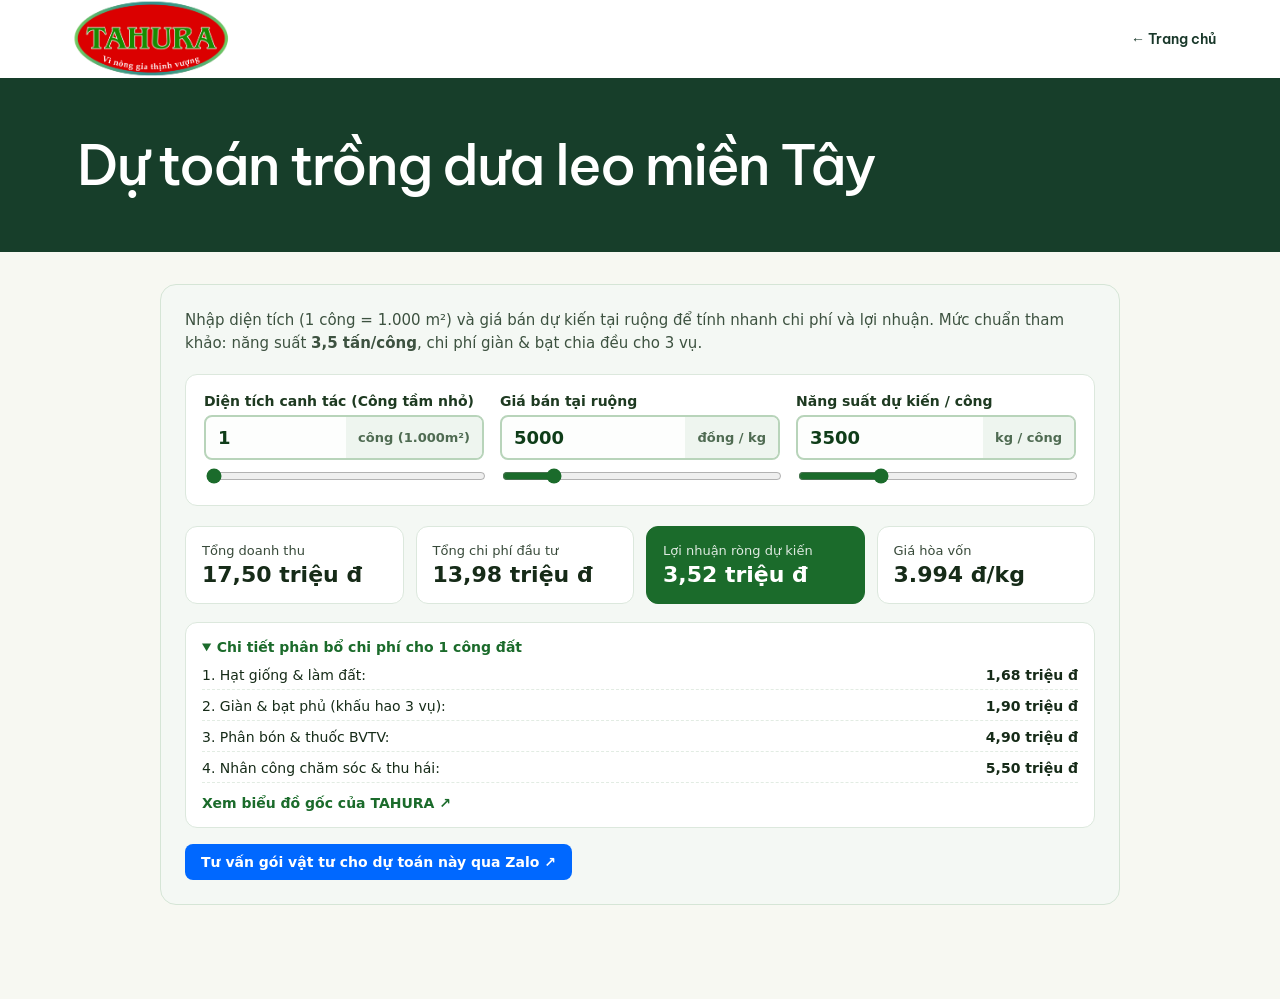
==== du-toan-dua-leo.html @ 4d790721 "Move cucumber budget calculator to its own page" ====
<!doctype html>
<html lang="vi">
<head>
  <meta charset="utf-8">
  <meta name="viewport" content="width=device-width, initial-scale=1">
  <meta name="description" content="Tính chi phí, doanh thu, lợi nhuận và giá hòa vốn khi trồng dưa leo tại miền Tây.">
  <title>Dự toán trồng dưa leo miền Tây | TAHURA</title>
  <link rel="stylesheet" href="styles.css?v=ruong-dua-ro-net">
  <style>
    .about-header{height:auto;min-height:78px;gap:8px}
    .about-home{font-weight:600;padding:12px 0}
    .about-banner{background:var(--green);color:white;padding:52px 6%}
    .about-banner h1{max-width:960px;font-size:clamp(32px,5vw,56px);letter-spacing:-.035em;margin:0}
  </style>
  <link rel="stylesheet" href="budget.css">
  <script src="budget.js?v=mac-dinh-5000-3500" defer></script>
</head>
<body>
  <header class="about-header">
    <a class="logo-window" href="./" aria-label="TAHURA trang chủ"><img src="assets/tahura-logo.png" alt="TAHURA"></a>
    <a class="about-home" href="./">← Trang chủ</a>
  </header>
  <main>
    <div class="about-banner"><h1 id="du-toan">Dự toán trồng dưa leo miền Tây</h1></div>
    <section id="du-toan-canh-tac" class="tahura-calc-section" aria-labelledby="du-toan">
      <p class="tahura-calc-desc">
        Nhập diện tích (1 công = 1.000 m²) và giá bán dự kiến tại ruộng để tính nhanh chi phí và lợi nhuận. 
        Mức chuẩn tham khảo: năng suất <strong>3,5 tấn/công</strong>, chi phí giàn &amp; bạt chia đều cho 3 vụ.
      </p>

      <!-- Khu vực nhập thông số -->
      <div class="calc-controls">
        <div class="control-group">
          <label for="input-cong">Diện tích canh tác (Công tầm nhỏ)</label>
          <div class="input-wrap">
            <input type="number" id="input-cong" value="1" min="0.5" max="100" step="0.5">
            <span>công (1.000m²)</span>
          </div>
          <input type="range" id="range-cong" aria-label="Điều chỉnh diện tích canh tác" class="range-slider" min="1" max="20" step="0.5" value="1">
        </div>

        <div class="control-group">
          <label for="input-gia">Giá bán tại ruộng</label>
          <div class="input-wrap">
            <input type="number" id="input-gia" value="5000" min="1000" max="50000" step="500">
            <span>đồng / kg</span>
          </div>
          <input type="range" id="range-gia" aria-label="Điều chỉnh giá bán tại ruộng" class="range-slider" min="3000" max="15000" step="500" value="5000">
        </div>

        <div class="control-group">
          <label for="input-nangsuat">Năng suất dự kiến / công</label>
          <div class="input-wrap">
            <input type="number" id="input-nangsuat" value="3500" min="1000" max="10000" step="100">
            <span>kg / công</span>
          </div>
          <input type="range" id="range-nangsuat" aria-label="Điều chỉnh năng suất dự kiến" class="range-slider" min="2500" max="6000" step="100" value="3500">
        </div>
      </div>

      <!-- Kết quả tính toán -->
      <dl class="calc-results">
        <div class="result-card">
          <dt>Tổng doanh thu</dt>
          <dd id="out-doanhthu">17,50 triệu đ</dd>
        </div>
        <div class="result-card">
          <dt>Tổng chi phí đầu tư</dt>
          <dd id="out-chiphi">13,98 triệu đ</dd>
        </div>
        <div class="result-card highlight" id="card-loinhuan">
          <dt id="label-loinhuan">Lợi nhuận ròng</dt>
          <dd id="out-loinhuan">3,52 triệu đ</dd>
        </div>
        <div class="result-card">
          <dt>Giá hòa vốn</dt>
          <dd id="out-hoavon">3.994 đ/kg</dd>
        </div>
      </dl>

      <!-- Bảng phân bổ chi phí chi tiết -->
      <details class="cost-breakdown" open>
        <summary>Chi tiết phân bổ chi phí cho <span id="detail-cong">1</span> công đất</summary>
        <ul class="cost-list">
          <li><span>1. Hạt giống &amp; làm đất:</span> <strong id="cost-giong">1,68 triệu đ</strong></li>
          <li><span>2. Giàn &amp; bạt phủ (khấu hao 3 vụ):</span> <strong id="cost-gian">1,90 triệu đ</strong></li>
          <li><span>3. Phân bón &amp; thuốc BVTV:</span> <strong id="cost-phan">4,90 triệu đ</strong></li>
          <li><span>4. Nhân công chăm sóc &amp; thu hái:</span> <strong id="cost-cong">5,50 triệu đ</strong></li>
        </ul>
        <div style="margin-top: 12px;">
          <a href="assets/du-toan-dua-leo.png" target="_blank" rel="noopener" style="color: #1b6b2b; font-weight: 600;">
            Xem biểu đồ gốc của TAHURA ↗
          </a>
        </div>
      </details>

      <div class="calc-actions">
        <a id="btn-zalo-share" class="btn-zalo-calc" href="https://zalo.me/84877223939" target="_blank" rel="noopener noreferrer">
          Tư vấn gói vật tư cho dự toán này qua Zalo ↗
        </a>
      </div>

    </section>
  </main>
</body>
</html>
---- styles.css ----
@import url('https://fonts.googleapis.com/css2?family=Be+Vietnam+Pro:wght@400;500;600;700;800&display=swap');
:root{--green:#173e2a;--lime:#d4ed83;--ink:#19382a;--muted:#66736b;--paper:#f7f8f2;--line:#dde3d8}*{box-sizing:border-box}html{scroll-behavior:smooth;scroll-padding-top:95px}body{margin:0;background:var(--paper);color:var(--ink);font-family:'Be Vietnam Pro',Arial,sans-serif;font-size:14px}a{color:inherit;text-decoration:none}button,input,select,textarea{font:inherit}button,a,input,select,textarea{-webkit-tap-highlight-color:transparent}button{cursor:pointer}button:focus-visible,a:focus-visible,input:focus-visible,select:focus-visible,textarea:focus-visible{outline:3px solid #88a83a;outline-offset:4px}.topbar{height:34px;background:var(--green);color:#e7eddf;display:flex;align-items:center;justify-content:space-between;padding:0 5%;font-size:9px;letter-spacing:1.1px}.topbar span{letter-spacing:0}header{height:100px;background:#fff;display:flex;align-items:center;justify-content:space-between;padding:0 5%;gap:24px}.brand{display:flex;align-items:center;gap:9px;font-size:31px;letter-spacing:1px;font-weight:800}.brand svg{width:37px;height:44px;fill:none;stroke:#447849;stroke-width:2}.brand small{display:block;font-size:6.6px;letter-spacing:1.2px;margin-top:2px}nav{display:flex;gap:30px;font-size:12px;font-weight:500}nav a{padding:13px 0}nav a:hover,nav .active{color:#52782a}.button{display:inline-flex;align-items:center;justify-content:space-between;gap:25px;background:var(--green);color:#fff;border:0;padding:17px 22px;font-size:12px;font-weight:600;border-radius:5px;min-height:48px;transition:transform .2s,background .2s}.button:hover{transform:translateY(-2px);background:#31583b}.button span{font-size:19px}.lime{background:var(--lime);color:#203c25}.lime:hover{background:#e0f5a5}.menu{display:none}.hero{position:relative;min-height:615px;background:#123b27;isolation:isolate;overflow:hidden;color:#fff}.hero-photo{position:absolute;inset:0;z-index:-2;background:url('assets/hero.jpg') center 55%/cover}.hero:after{content:'';position:absolute;inset:0;background:linear-gradient(90deg,rgba(9,43,26,.89),rgba(12,42,24,.67) 37%,transparent 78%);z-index:-1}.hero-content{max-width:1440px;margin:auto;padding:62px 5% 25px}.eyebrow{font-size:9px;letter-spacing:1.8px;font-weight:600;display:flex;align-items:center;gap:9px}.eyebrow>span{width:6px;height:6px;background:var(--lime);border-radius:50%}.hero .eyebrow{color:#d5e5cb}h1{font-size:clamp(38px,4.5vw,65px);font-weight:500;line-height:1.25;letter-spacing:-2.7px;margin:27px 0 20px}em{font-style:normal;color:var(--lime)}.hero p{font-size:13px;line-height:1.9;color:#e0e7dc;margin:0}.hero-actions{display:flex;align-items:center;gap:28px;margin-top:31px}.text-link{display:inline-flex;align-items:center;gap:18px;font-size:11px;font-weight:500;border-bottom:1px solid #ffffff60;padding:13px 0}.hero-bottom{margin-top:60px;display:flex;align-items:center;gap:28px;font-size:8px;letter-spacing:1.8px;color:#d3dfce}.hero-bottom a{width:29px;height:29px;border:1px solid #ffffff60;border-radius:50%;display:grid;place-items:center;font-size:16px}.photo-label{position:absolute;right:5%;bottom:40px;padding:20px 80px 20px 22px;border:1px solid #ffffff60;backdrop-filter:blur(12px);background:#173b2844;border-radius:6px}.photo-label span{display:block;font-size:8px;letter-spacing:1.5px;margin-bottom:8px}.photo-label strong{font-size:20px;font-weight:500}.photo-label svg{position:absolute;right:16px;top:20px;width:45px;fill:none;stroke:var(--lime);stroke-width:1}.benefits{display:grid;grid-template-columns:repeat(4,1fr);background:#eef1e7;padding:26px 5%;gap:25px;border-bottom:1px solid var(--line)}.benefits>div{display:flex;align-items:center;gap:16px;border-right:1px solid #d5ddcc}.benefits>div:last-child{border:0}.benefits>div>span{font-size:11px;color:#6a8355}.benefits p{margin:0;font-size:12px;font-weight:600}.benefits small{display:block;font-size:10px;color:#697463;margin-top:6px;font-weight:400}.section{padding:77px 5%;max-width:1600px;margin:auto}.section-heading{display:flex;align-items:end;justify-content:space-between;gap:20px;margin-bottom:32px}.green{color:#587942}h2{font-size:clamp(26px,3vw,39px);font-weight:500;letter-spacing:-1.5px;line-height:1.35;margin:15px 0 0}.section-heading p{font-size:11px;line-height:1.9;color:var(--muted);margin:0 0 3px}.catalog-toolbar{display:flex;justify-content:space-between;align-items:center;gap:20px}.tabs{display:flex;gap:7px}.tabs button{border:1px solid var(--line);padding:12px 20px;border-radius:4px;background:transparent;font-size:11px;color:var(--ink)}.tabs button.selected{color:#fff;background:var(--green);border-color:var(--green)}.search{display:flex;align-items:center;border-bottom:1px solid #bec8b7;gap:10px}.search span{font-size:24px}.search input{width:185px;background:transparent;border:0;padding:12px 0;font-size:11px;outline-offset:1px}.demo-note{font-size:9px;line-height:1.7;color:#697263;margin:20px 0}.product-grid{display:grid;grid-template-columns:repeat(3,1fr);gap:25px}.product{min-width:0}.product[hidden]{display:none}.product-image{height:300px;position:relative;overflow:hidden;background:#e7ecdc;border-radius:6px}.product-image>img{width:100%;height:100%;object-fit:cover;transition:transform .7s}.product:hover img{transform:scale(1.05)}.tag{position:absolute;left:15px;top:15px;background:#ffffffeb;border-radius:3px;padding:7px 9px;font-size:8px;font-weight:600;letter-spacing:1px;z-index:1}.round{position:absolute;right:14px;bottom:14px;border:0;border-radius:50%;width:39px;height:39px;background:#fff;color:var(--ink);font-size:21px}.product-info{padding:23px 0}.product-info>small{font-size:8px;letter-spacing:1.2px;color:#647b51}h3{font-size:18px;font-weight:500;letter-spacing:-.5px;margin:10px 0}.product-info p{font-size:11px;color:var(--muted);line-height:1.7}.details{padding:14px 0 0;border:0;border-top:1px solid var(--line);width:100%;display:flex;justify-content:space-between;background:transparent;color:var(--green);font-size:10px;margin-top:19px}.fertilizer{display:grid;place-items:center;background:#e8e9df}.bag{width:155px;height:220px;background:#f9f6e9;box-shadow:12px 15px 25px #334b2926;transform:rotate(-7deg);clip-path:polygon(5% 0,96% 0,100% 97%,90% 100%,6% 98%,0 94%);border-top:10px solid #284c33;display:flex;flex-direction:column;align-items:center;padding:16px 8px;color:var(--green)}.bag>span{font-weight:800;font-size:19px;letter-spacing:1.5px}.bag svg{width:55px;height:60px;fill:none;stroke:#477c3c;stroke-width:1.5;margin:8px}.bag strong{font-size:9px;text-align:center;line-height:1.6}.bag small{font-size:5px;letter-spacing:1px;margin-top:auto}.story{display:grid;grid-template-columns:1fr 1fr;gap:85px;align-items:center;padding-top:30px;padding-bottom:85px}.story-visual{height:460px;position:relative}.story-visual img{width:100%;height:100%;object-fit:cover;border-radius:5px}.image-caption{position:absolute;bottom:0;left:0;right:0;background:#133b29d9;color:#fff;padding:18px;font-size:8px;letter-spacing:1.2px}.story h2{font-size:46px;line-height:1.25;margin:22px 0}.story h2 em{color:#74944d}.story-copy p{max-width:410px;font-size:12px;line-height:1.95;color:var(--muted)}.dark{border-color:#bfcbb7;margin-top:10px}.knowledge{background:#edf1e6;max-width:none}.editorial-label{font-size:8px;letter-spacing:1px;color:#6e7d62}.article-grid{display:grid;grid-template-columns:repeat(3,1fr);gap:24px}.article{background:transparent;text-align:left;border:0;border-top:1px solid #a8b69a;padding:20px 0 0;color:var(--ink)}.article>span:first-child{font-size:8px;letter-spacing:1.2px;color:#566c42}.article h3{font-size:21px;line-height:1.55;margin:21px 0 26px}.article-bottom{display:flex;align-items:center;justify-content:space-between;font-size:10px}.article-bottom b{display:grid;place-items:center;border:1px solid #bac6ac;border-radius:50%;height:35px;width:35px;font-size:17px;font-weight:400}.article:hover b{background:var(--green);color:#fff}.contact{max-width:none;display:grid;grid-template-columns:1.2fr 1fr;gap:80px;background:var(--green);color:#fff;padding-top:70px;padding-bottom:70px}.contact .eyebrow{color:#c2d3af}.contact h2{font-size:40px;line-height:1.4}.contact p{font-size:11px;line-height:1.8;color:#d2ddcd;max-width:400px}.contact-note{display:block;font-size:9px;color:#d2ddcd;margin-top:24px}form{display:flex;flex-direction:column;gap:10px}form label{font-size:10px;margin-top:4px}form select,form textarea{color:#fff;background:#ffffff0a;border:1px solid #68816a;padding:13px;border-radius:4px;width:100%;font-size:11px}form option{color:#173e2a}form textarea{resize:vertical}form textarea::placeholder{color:#becdbb}form .button{align-self:start;margin-top:4px}form #form-status{font-size:9px;margin:0}footer{background:#f7f8f2;display:flex;align-items:center;justify-content:space-between;gap:25px;padding:35px 5%;flex-wrap:wrap}.footer-brand{font-size:25px}.footer-sprout{font-size:26px;color:#78994f}footer p{font-size:10px;color:#67745e}footer>div{display:flex;gap:20px;font-size:10px}footer small{width:100%;border-top:1px solid var(--line);padding-top:22px;font-size:8px;color:#66745e}dialog{border:0;border-radius:8px;width:min(560px,90vw);padding:42px;color:var(--ink);background:var(--paper)}dialog::backdrop{background:#0b241ab5;backdrop-filter:blur(4px)}dialog h2{font-size:28px;margin-bottom:20px}dialog p{line-height:1.9;font-size:13px;color:#52614f}.close-dialog{position:absolute;right:12px;top:10px;width:36px;height:36px;border:0;background:transparent;font-size:27px;color:var(--green)}.dialog-contact{margin-top:14px}.copy-content{width:100%;min-height:140px;border:1px solid var(--line);padding:15px;background:#fff;font:inherit;line-height:1.8;color:var(--ink)}@media(min-width:1600px){header,.topbar,.benefits,.knowledge,.contact,footer{padding-left:max(5%,calc((100% - 1440px)/2));padding-right:max(5%,calc((100% - 1440px)/2))}}@media(max-width:950px){nav{gap:15px}.header-cta{display:none}.hero{min-height:590px}.photo-label{right:4%;bottom:30px}.story{gap:40px}.story h2{font-size:36px}.product-image{height:240px}.benefits{gap:12px}.benefits>div{gap:9px}.contact{gap:35px}.section{padding:60px 5%}.story{padding-top:20px}.contact h2{font-size:32px}}@media(max-width:640px){.topbar{font-size:6.5px;letter-spacing:.7px;height:28px}.topbar span{display:none}header{height:78px}.brand{font-size:25px}.brand svg{width:30px}.brand small{font-size:5.5px}.menu{display:block;border:1px solid var(--line);border-radius:4px;background:none;color:var(--green);width:43px;height:43px;font-size:22px}nav{display:none;position:absolute;z-index:5;top:106px;left:0;right:0;background:white;padding:15px 5%;box-shadow:0 8px 15px #0001}nav.open{display:flex;flex-direction:column;gap:0}nav a{padding:14px}.hero{min-height:620px}.hero-content{padding:45px 6% 25px}.hero:after{background:linear-gradient(90deg,#0a2e21ed,#0d3323b3 55%,transparent 100%)}.hero-photo{background-position:65% center}h1{font-size:41px;letter-spacing:-1.8px;margin-top:27px}.hero p{font-size:12px}.eyebrow{font-size:7px;letter-spacing:1.2px}.hero-actions{gap:17px;align-items:start;flex-direction:column}.hero-actions .button{font-size:11px}.text-link{font-size:10px}.hero-bottom{margin-top:36px;font-size:6px;gap:10px}.photo-label{bottom:30px;padding:12px 45px 12px 14px}.photo-label span{font-size:6px}.photo-label strong{font-size:12px}.photo-label svg{width:27px;right:10px;top:12px}.benefits{grid-template-columns:1fr 1fr;gap:24px 12px;padding:25px 6%}.benefits>div:nth-child(2){border:0}.benefits p{font-size:10px}.benefits small{font-size:8px}.section{padding:48px 6%}.section-heading{align-items:start;flex-direction:column;gap:15px;margin-bottom:25px}h2{font-size:28px;letter-spacing:-1.1px}.section-heading p{font-size:11px}.catalog-toolbar{align-items:stretch;flex-direction:column;gap:14px}.tabs{gap:5px}.tabs button{font-size:9px;padding:12px 13px;flex:1}.search input{width:100%}.demo-note{font-size:8px}.product-grid{grid-template-columns:1fr;gap:20px}.product-image{height:320px}.product-info{padding:18px 0}.product-info h3{font-size:20px}.product-info p{font-size:12px}.details{font-size:11px;min-height:44px}.story{grid-template-columns:1fr;gap:30px;padding-top:5px}.story-visual{height:340px}.story h2{font-size:37px}.story-copy p{font-size:12px}.article-grid{grid-template-columns:1fr;gap:30px}.article h3{font-size:23px;margin:18px 0}.editorial-label{font-size:7px}.contact{grid-template-columns:1fr;gap:30px}.contact h2{font-size:31px}.contact form{padding-top:5px}footer{padding:30px 6%;gap:16px}footer p{font-size:9px}footer>div{width:100%;font-size:10px;gap:25px}dialog{padding:36px 24px}.dialog-contact{font-size:10px}}@media(prefers-reduced-motion:reduce){html{scroll-behavior:auto}*{transition:none!important}}

/* TAHURA official brand and supplied photography */
.logo-window{display:block;width:170px;height:78px;overflow:hidden}.logo-window img{display:block;width:170px;height:170px;transform:translateY(-47px);object-fit:contain}.hero-photo{background-image:url('assets/ts39-vuon-2.png');background-position:center 60%}.package-photo{height:370px;background:#edf0e7;padding:18px}.package-photo>img{object-fit:contain}.product:hover .package-photo img{transform:scale(1.025)}.contact-phone{display:block;font-size:28px;color:var(--lime);letter-spacing:1px;margin-bottom:15px}.contact address{font-style:normal;font-size:12px;line-height:1.8}.gallery-grid{display:grid;grid-template-columns:1.6fr 1fr 1fr;gap:20px}.gallery-grid figure{margin:0}.gallery-grid img{width:100%;height:300px;object-fit:cover;border-radius:5px}.gallery-grid figcaption{font-size:10px;color:var(--muted);padding-top:12px}.dialog-product-image{display:block;width:100%;height:270px;object-fit:contain;background:#edf0e7;border-radius:4px}dialog{max-height:88vh;overflow:auto}[hidden]{display:none!important}@media(max-width:640px){.logo-window{width:145px;height:67px}.logo-window img{width:145px;height:145px;transform:translateY(-40px)}.package-photo{height:380px}.gallery-grid{grid-template-columns:1fr 1fr;gap:20px 12px}.gallery-grid figure:first-child{grid-column:1/-1}.gallery-grid img{height:210px}.gallery-grid figure:first-child img{height:260px}.contact-phone{font-size:26px}.hero-photo{background-position:60% center}}

.product-gallery{display:grid;grid-template-columns:repeat(3,minmax(0,1fr));gap:8px;margin-bottom:16px}.product-gallery img{display:block;width:100%;aspect-ratio:1;object-fit:cover;border-radius:4px}

.technical-gallery{grid-template-columns:repeat(auto-fit,minmax(min(100%,170px),1fr));gap:14px;margin:18px 0 32px}.technical-gallery figure{margin:0}.technical-gallery img{aspect-ratio:4/3}.technical-gallery figcaption{font-size:12px;line-height:1.5;padding-top:6px}

.header-actions{display:flex;align-items:center;gap:12px}
.header-zalo{display:inline-flex;align-items:center;gap:6px;min-height:44px;padding:0 10px;border:1px solid #c5ddff;border-radius:6px;color:#0759b8;background:#eff6ff;font-size:12px;font-weight:600;white-space:nowrap}
.header-zalo:hover{background:#deecff}
@media(max-width:640px){
  header{gap:8px}
  .header-actions{gap:6px}
  .header-brand .logo-window{width:110px;height:52px}
  .header-brand .logo-window img{width:110px;height:110px;transform:translateY(-29px)}
  .header-zalo{padding:0 7px;font-size:11px}
  .menu{flex-shrink:0}
}

.story-budget{width:min(90%,1440px);margin-inline:auto;padding:clamp(18px,4vw,42px);background:#eef1e7;border:1px solid var(--line);border-radius:8px}
.story-budget h2{font-size:clamp(24px,3vw,38px);margin:12px 0}
.story-budget p{line-height:1.7}
.story-budget dl{display:grid;grid-template-columns:repeat(4,minmax(0,1fr));gap:12px;margin:24px 0}
.story-budget dl div{background:#fff;border-radius:6px;padding:14px}
.story-budget dd{margin:6px 0 0;font-weight:700}
.story-budget summary{cursor:pointer;font-weight:600;padding:10px 0}
.story-budget img{display:block;width:min(100%,740px);height:auto;margin-top:12px}
@media(max-width:640px){.story-budget{width:88%}.story-budget dl{grid-template-columns:repeat(2,minmax(0,1fr))}}

.budget-inputs{display:grid;grid-template-columns:repeat(auto-fit,minmax(min(100%,220px),1fr));gap:12px}
.budget-inputs label{display:grid;gap:6px;font-weight:600}
.budget-inputs input,.budget-inputs select{width:100%;min-height:44px;padding:8px;border:1px solid #829280;border-radius:5px;background:white;color:var(--ink)}

/* Larger text for the homepage introduction and category strip. */
.hero p{font-size:clamp(16px,1.35vw,19px);line-height:1.75}
.hero-actions .button,.hero-actions .text-link{font-size:16px}
.hero-bottom,.photo-label span{font-size:11px}
.photo-label strong{font-size:23px}
.benefits p{font-size:16px;line-height:1.4}
.benefits small,.benefits>div>span{font-size:13px;line-height:1.5}

@media(max-width:850px){
  .photo-label{position:relative;inset:auto;width:fit-content;max-width:88%;margin:0 6% 25px}
}
@media(max-width:640px){
  .hero .eyebrow,.hero-bottom{font-size:10px}
  .photo-label strong{font-size:18px}
  .benefits p{font-size:15px}
}

/* Product card typography */
.product-info > small{font-size:13px;line-height:1.5;letter-spacing:.08em}
.product-info h3{font-size:clamp(21px,1.7vw,25px);line-height:1.35;overflow-wrap:anywhere}
.product-info p{font-size:16px;line-height:1.65}
.product-info .details{font-size:15px;line-height:1.5;min-height:44px}

.hero .hero-photo{background-image:url('assets/ruong-dua-ro-net.jpg');background-position:center 68%}

/* Catalog introduction and controls */
#san-pham .eyebrow{font-size:12px}
#san-pham h2{font-size:clamp(32px,3.4vw,46px)}
#san-pham .section-heading p{font-size:16px;line-height:1.65}
#san-pham .tabs button{font-size:clamp(13px,1.4vw,16px);padding:14px 10px;min-height:48px}
#san-pham .search input{font-size:16px;min-height:48px}
#san-pham .demo-note{font-size:14px;line-height:1.6}


.floating-contact {
  position: fixed;
  z-index: 10;
  right: max(16px, env(safe-area-inset-right));
  bottom: max(16px, env(safe-area-inset-bottom));
  display: flex;
  gap: 8px;
  font-size: 14px;
  font-weight: 600;
}
.floating-contact a {
  display: grid;
  place-items: center;
  min-height: 44px;
  padding: 0 14px;
  border-radius: 24px;
  box-shadow: 0 3px 14px #0003;
}
.floating-dealer { background: var(--lime); color: var(--green); }
.floating-zalo { background: #005bc4; color: #fff; }
.contact-dialog-actions { display: flex; flex-wrap: wrap; gap: 10px; margin-top: 12px; }
.contact-copy-status { margin: 8px 0 0; }
#contact-form #form-status { font-size: 14px; }
body { padding-bottom: calc(62px + env(safe-area-inset-bottom)); }
---- budget.css ----
.tahura-calc-section {
  background: #f4f8f4;
  border: 1px solid #d5e5d6;
  border-radius: 16px;
  padding: 24px;
  margin: 32px auto;
  width: calc(100% - 32px);
  max-width: 960px;
  font-family: system-ui, -apple-system, sans-serif;
  color: #162b18;
}
.tahura-calc-badge {
  display: inline-block;
  background: #1b6b2b;
  color: #fff;
  font-size: 12px;
  font-weight: 700;
  letter-spacing: 0.06em;
  padding: 4px 10px;
  border-radius: 999px;
  margin-bottom: 8px;
}
.tahura-calc-section h2 {
  margin: 0 0 8px 0;
  font-size: 26px;
  color: #0f3d19;
}
.tahura-calc-desc {
  margin: 0 0 20px 0;
  font-size: 15px;
  color: #3d5240;
  line-height: 1.5;
}
/* Khu vực nhập liệu */
.tahura-calc-section .calc-controls {
  display: grid;
  grid-template-columns: repeat(auto-fit, minmax(min(100%, 240px), 1fr));
  gap: 16px;
  background: #ffffff;
  padding: 18px;
  border-radius: 12px;
  border: 1px solid #dce8dd;
  margin-bottom: 20px;
}
.tahura-calc-section .control-group label {
  display: block;
  font-weight: 600;
  font-size: 14px;
  margin-bottom: 6px;
  color: #1e3a21;
}
.tahura-calc-section .input-wrap {
  display: flex;
  align-items: center;
  border: 2px solid #b8d4ba;
  border-radius: 8px;
  overflow: hidden;
  background: #fdfefd;
}
.tahura-calc-section .input-wrap:focus-within {
  border-color: #1b6b2b;
}
.tahura-calc-section .input-wrap input {
  width: 100%;
  min-width: 0;
  border: none;
  padding: 10px 12px;
  font-size: 18px;
  font-weight: 700;
  color: #0f3d19;
  outline: none;
  background: transparent;
}
.tahura-calc-section .input-wrap span {
  padding: 0 12px;
  font-size: 13px;
  font-weight: 600;
  color: #4f6b52;
  white-space: nowrap;
  background: #eef5ef;
  align-self: stretch;
  display: flex;
  align-items: center;
}
.tahura-calc-section .range-slider {
  width: 100%;
  margin-top: 8px;
  accent-color: #1b6b2b;
  cursor: pointer;
}
/* Bảng kết quả 4 ô */
.tahura-calc-section .calc-results {
  display: grid;
  grid-template-columns: repeat(auto-fit, minmax(min(100%, 180px), 1fr));
  gap: 12px;
  margin: 0 0 18px 0;
}
.tahura-calc-section .result-card {
  background: #ffffff;
  padding: 16px;
  border-radius: 12px;
  border: 1px solid #dce8dd;
}
.tahura-calc-section .result-card.highlight {
  background: #1b6b2b;
  color: #ffffff;
  border-color: #1b6b2b;
}
.tahura-calc-section .result-card.loss {
  background: #b91c1c;
  color: #ffffff;
  border-color: #b91c1c;
}
.tahura-calc-section .result-card dt {
  font-size: 13px;
  opacity: 0.85;
  margin-bottom: 4px;
}
.tahura-calc-section .result-card dd {
  margin: 0;
  font-size: 22px;
  font-weight: 800;
}
/* Chi tiết chi phí */
.tahura-calc-section .cost-breakdown {
  background: #ffffff;
  border-radius: 12px;
  padding: 16px;
  border: 1px solid #dce8dd;
  font-size: 14px;
}
.tahura-calc-section .cost-breakdown summary {
  font-weight: 700;
  color: #1b6b2b;
  cursor: pointer;
  user-select: none;
}
.tahura-calc-section .cost-list {
  list-style: none;
  padding: 12px 0 0 0;
  margin: 0;
  display: grid;
  gap: 8px;
}
.tahura-calc-section .cost-list li {
  display: flex;
  justify-content: space-between;
  flex-wrap: wrap;
  gap: 4px 12px;
  border-bottom: 1px dashed #e2ece3;
  padding-bottom: 6px;
}
.tahura-calc-section .calc-actions {
  margin-top: 16px;
  display: flex;
  flex-wrap: wrap;
  gap: 10px;
  align-items: center;
}
.tahura-calc-section .btn-zalo-calc {
  display: inline-flex;
  align-items: center;
  gap: 6px;
  background: #0068ff;
  color: #fff;
  text-decoration: none;
  font-weight: 600;
  font-size: 14px;
  padding: 10px 16px;
  border-radius: 8px;
}
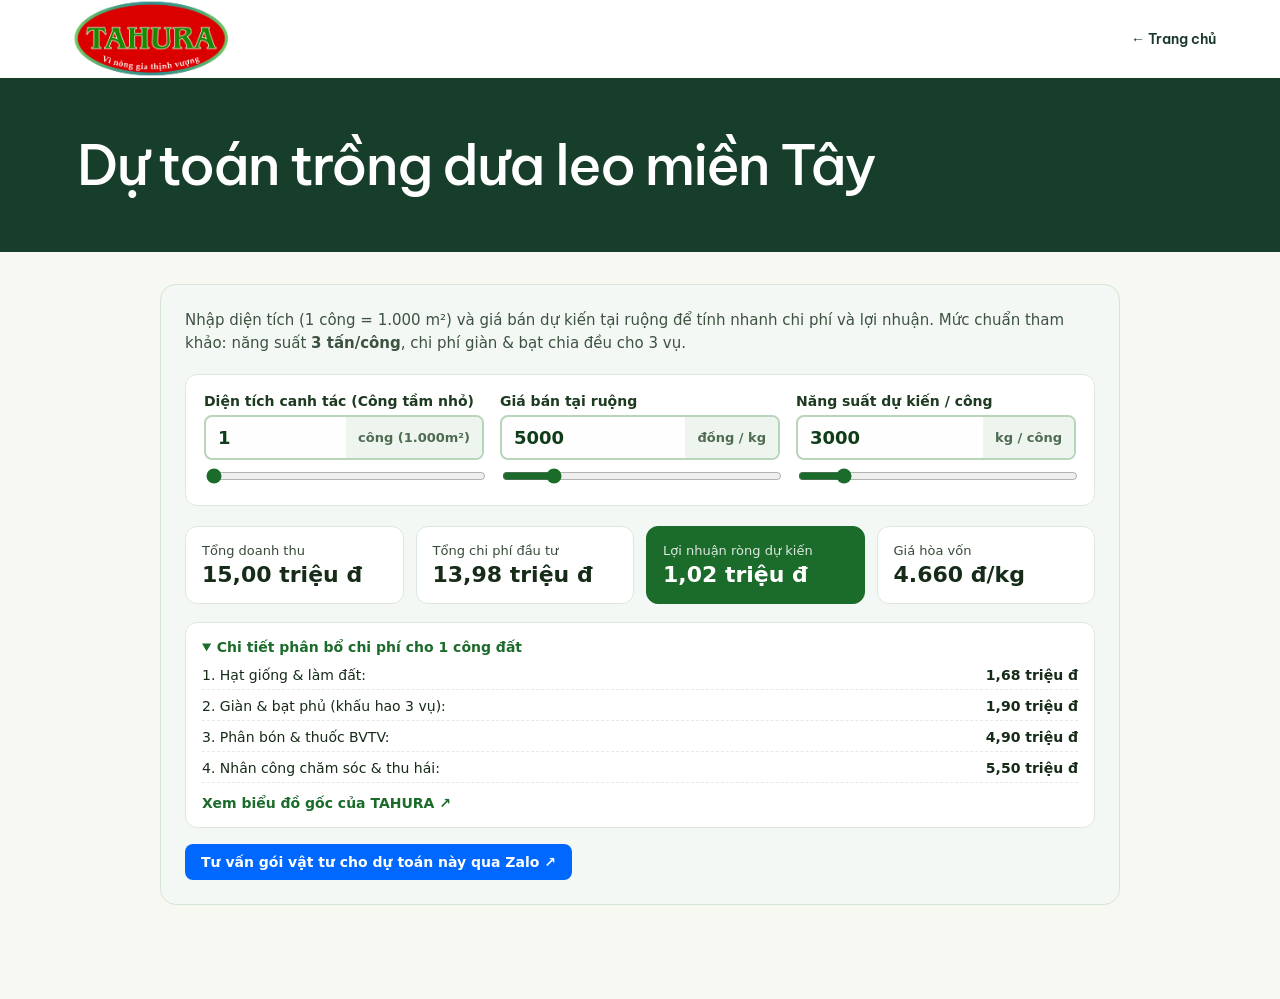
==== commit 8bc9fa2a: "Set default cucumber yield to 3000 kg per cong" ====
--- a/du-toan-dua-leo.html
+++ b/du-toan-dua-leo.html
@@ -13,7 +13,7 @@
     .about-banner h1{max-width:960px;font-size:clamp(32px,5vw,56px);letter-spacing:-.035em;margin:0}
   </style>
   <link rel="stylesheet" href="budget.css">
-  <script src="budget.js?v=mac-dinh-5000-3500" defer></script>
+  <script src="budget.js?v=mac-dinh-5000-3000" defer></script>
 </head>
 <body>
   <header class="about-header">
@@ -25,7 +25,7 @@
     <section id="du-toan-canh-tac" class="tahura-calc-section" aria-labelledby="du-toan">
       <p class="tahura-calc-desc">
         Nhập diện tích (1 công = 1.000 m²) và giá bán dự kiến tại ruộng để tính nhanh chi phí và lợi nhuận. 
-        Mức chuẩn tham khảo: năng suất <strong>3,5 tấn/công</strong>, chi phí giàn &amp; bạt chia đều cho 3 vụ.
+        Mức chuẩn tham khảo: năng suất <strong>3 tấn/công</strong>, chi phí giàn &amp; bạt chia đều cho 3 vụ.
       </p>
 
       <!-- Khu vực nhập thông số -->
@@ -51,10 +51,10 @@
         <div class="control-group">
           <label for="input-nangsuat">Năng suất dự kiến / công</label>
           <div class="input-wrap">
-            <input type="number" id="input-nangsuat" value="3500" min="1000" max="10000" step="100">
+            <input type="number" id="input-nangsuat" value="3000" min="1000" max="10000" step="100">
             <span>kg / công</span>
           </div>
-          <input type="range" id="range-nangsuat" aria-label="Điều chỉnh năng suất dự kiến" class="range-slider" min="2500" max="6000" step="100" value="3500">
+          <input type="range" id="range-nangsuat" aria-label="Điều chỉnh năng suất dự kiến" class="range-slider" min="2500" max="6000" step="100" value="3000">
         </div>
       </div>
 
@@ -62,7 +62,7 @@
       <dl class="calc-results">
         <div class="result-card">
           <dt>Tổng doanh thu</dt>
-          <dd id="out-doanhthu">17,50 triệu đ</dd>
+          <dd id="out-doanhthu">15,00 triệu đ</dd>
         </div>
         <div class="result-card">
           <dt>Tổng chi phí đầu tư</dt>
@@ -70,11 +70,11 @@
         </div>
         <div class="result-card highlight" id="card-loinhuan">
           <dt id="label-loinhuan">Lợi nhuận ròng</dt>
-          <dd id="out-loinhuan">3,52 triệu đ</dd>
+          <dd id="out-loinhuan">1,02 triệu đ</dd>
         </div>
         <div class="result-card">
           <dt>Giá hòa vốn</dt>
-          <dd id="out-hoavon">3.994 đ/kg</dd>
+          <dd id="out-hoavon">4.660 đ/kg</dd>
         </div>
       </dl>
 
--- a/styles.css
+++ b/styles.css
@@ -87,9 +87,54 @@
   box-shadow: 0 3px 14px #0003;
 }
 .floating-dealer { background: var(--lime); color: var(--green); }
-.floating-zalo { background: #005bc4; color: #fff; }
+.floating-contact .floating-zalo {
+  display: inline-flex;
+  align-items: center;
+  justify-content: center;
+  gap: 6px;
+  white-space: nowrap;
+  background: #005bc4;
+  color: #fff;
+}
 .contact-dialog-actions { display: flex; flex-wrap: wrap; gap: 10px; margin-top: 12px; }
 .contact-copy-status { margin: 8px 0 0; }
 #contact-form #form-status { font-size: 14px; }
 body { padding-bottom: calc(62px + env(safe-area-inset-bottom)); }
 
+
+#product-photo-dialog {
+  width: fit-content;
+  max-width: 94vw;
+  max-height: 92vh;
+  max-height: 92dvh;
+  padding: 46px 12px 12px;
+  background: #12271d;
+}
+#product-photo-dialog .close-dialog { color: #fff; }
+#product-photo-dialog img {
+  display: block;
+  max-width: min(1200px, calc(94vw - 24px));
+  max-height: calc(92vh - 116px);
+  max-height: calc(92dvh - 116px);
+  object-fit: contain;
+}
+
+#product-photo-dialog img { margin-inline: auto; }
+.photo-navigation:not([hidden]) {
+  display: flex;
+  justify-content: center;
+  align-items: center;
+  gap: 16px;
+  margin-top: 10px;
+  color: #fff;
+}
+.photo-navigation button {
+  min-width: 44px;
+  min-height: 44px;
+  border: 1px solid #ffffff60;
+  border-radius: 8px;
+  background: #ffffff18;
+  color: #fff;
+  font-size: 22px;
+}
+.photo-navigation button:hover { background: #ffffff34; }
